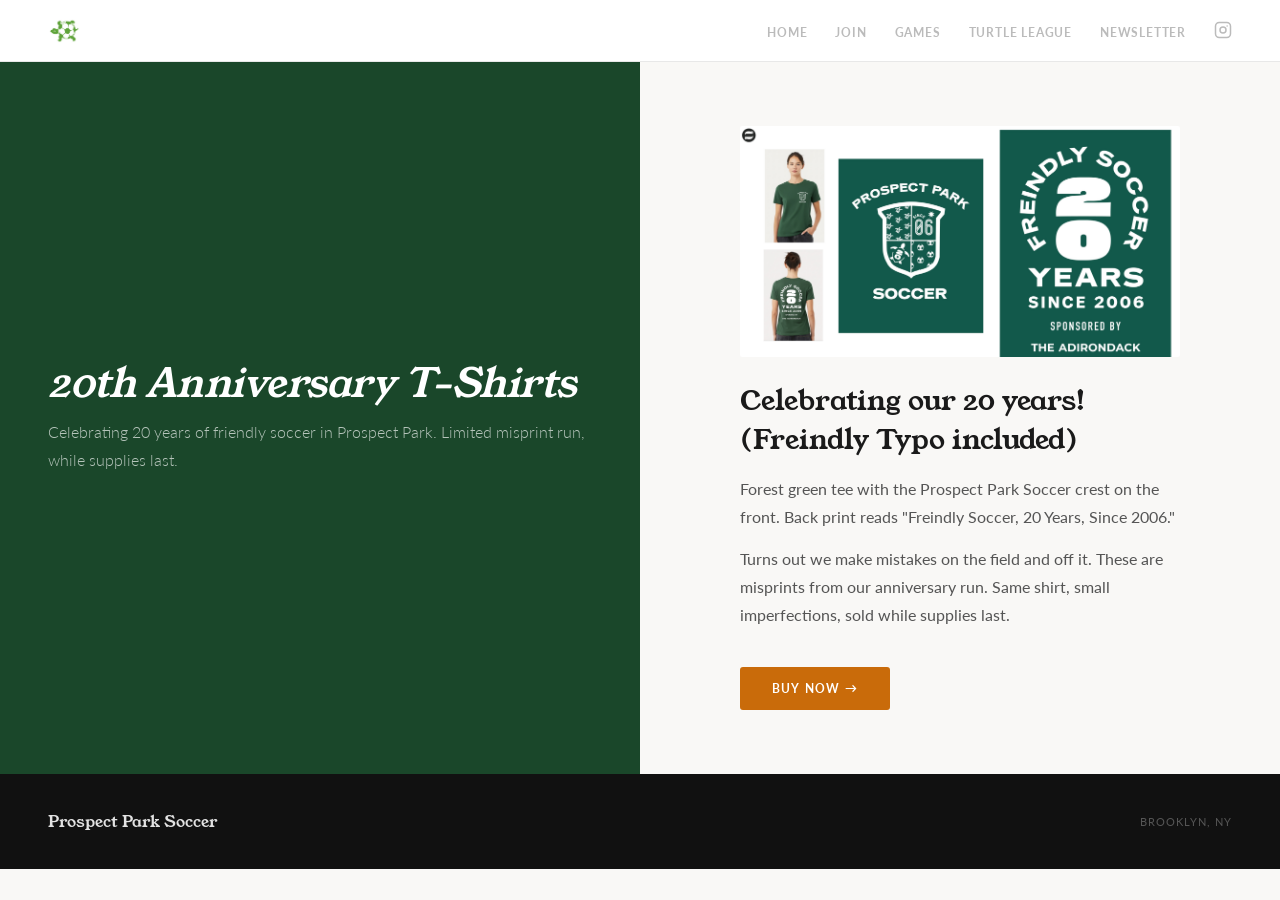
==== 20th-anniversary-tshirts-misprint.html @ 1a9d786a "tshirt misprint homepage" ====
<!DOCTYPE html>
<html lang="en">
<head>
  <!-- Google tag (gtag.js) -->
  <script async src="https://www.googletagmanager.com/gtag/js?id=G-Y4GJDMDK9Y"></script>
  <script>
    window.dataLayer = window.dataLayer || [];
    function gtag(){dataLayer.push(arguments);}
    gtag('js', new Date());
    gtag('config', 'G-Y4GJDMDK9Y');
  </script>
  <meta charset="UTF-8">
  <meta name="viewport" content="width=device-width, initial-scale=1.0">
  <meta name="description" content="Get a limited-run 20th anniversary Prospect Park Soccer t-shirt. Celebrate 20 years of friendly soccer in Brooklyn — while supplies last.">
  <title>20th Anniversary T-Shirts | Prospect Park Soccer, Brooklyn</title>
  <link rel="preconnect" href="https://fonts.googleapis.com">
  <link href="https://fonts.googleapis.com/css2?family=Young+Serif&family=Lato:wght@300;400;700&display=swap" rel="stylesheet">
  <link rel="stylesheet" href="site.css">
</head>
<body>

  <nav class="nav">
    <a href="index.html">
      <img src="pps_turtle_300x300.png" alt="Prospect Park Soccer" class="nav-logo">
    </a>
    <button class="nav-hamburger" id="hamburger" aria-label="Open menu">☰</button>
    <ul class="nav-links" id="nav-links">
      <li><a href="index.html">Home</a></li>
      <li><a href="join.html">Join</a></li>
      <li><a href="games.html">Games</a></li>
      <li><a href="turtle-league.html">Turtle League</a></li>
      <li><a href="newsletter-signup.html">Newsletter</a></li>
      <li><a href="https://www.instagram.com/prospectparksoccer/" target="_blank" rel="noopener" aria-label="Instagram">
        <svg width="18" height="18" viewBox="0 0 24 24" fill="none" stroke="currentColor" stroke-width="2" stroke-linecap="round" stroke-linejoin="round" style="display:block;"><rect x="2" y="2" width="20" height="20" rx="5" ry="5"></rect><circle cx="12" cy="12" r="4"></circle><circle cx="17.5" cy="6.5" r="1" fill="currentColor" stroke="none"></circle></svg>
      </a></li>
    </ul>
  </nav>

  <main>

    <div class="newsletter-split">

      <!-- Left: header -->
      <div class="newsletter-left" style="flex-direction:row;">
        <div class="newsletter-text" style="flex:1; display:flex; flex-direction:column; justify-content:center;">
          <h1>20th Anniversary T-Shirts</h1>
          <p>Celebrating 20 years of friendly soccer in Prospect Park. Limited misprint run, while supplies last.</p>
        </div>
      </div>

      <!-- Right: photo on top, shirt details + purchase CTA below -->
      <div class="newsletter-right">
        <div class="newsletter-form-wrap">
          <img src="PPS_TEE_MISPRINT.jpeg" alt="Prospect Park Soccer 20th anniversary t-shirt, front crest and back print reading Friendly Soccer, 20 Years, Since 2006, Sponsored by The Adirondack" style="width:100%;height:auto;border-radius:2px;display:block;margin-bottom:24px;">
          <h2 style="font-family:'Young Serif', serif; font-size:28px; font-weight:400; color:var(--text-h); margin-bottom:16px;">Celebrating our 20 years! (Freindly Typo included)</h2>
          <p style="font-size:16px; line-height:1.75; color:var(--text-b); margin-bottom:14px;">Forest green tee with the Prospect Park Soccer crest on the front. Back print reads "Freindly Soccer, 20 Years, Since 2006."</p>
          <p style="font-size:16px; line-height:1.75; color:var(--text-b); margin-bottom:14px;">Turns out we make mistakes on the field and off it. These are misprints from our anniversary run. Same shirt, small imperfections, sold while supplies last.</p>
          <a href="https://buy.stripe.com/6oU3cu31x6HRfYnd0MfnO01" class="btn btn-filled-amber" target="_blank" rel="noopener">Buy Now →</a>
        </div>
      </div>

    </div>

  </main>

  <footer class="footer">
    <span class="footer-name">Prospect Park Soccer</span>
    <span class="footer-loc">Brooklyn, NY</span>
  </footer>

  <script>
    const hamburger = document.getElementById('hamburger');
    const navLinks  = document.getElementById('nav-links');
    hamburger.addEventListener('click', () => {
      const isOpen = navLinks.classList.toggle('open');
      hamburger.textContent = isOpen ? '✕' : '☰';
    });
    navLinks.querySelectorAll('a').forEach(a => {
      a.addEventListener('click', () => {
        navLinks.classList.remove('open');
        hamburger.textContent = '☰';
      });
    });
  </script>
</body>
</html>
---- site.css ----
/* Prospect Park Soccer — site.css */

:root {
  --brand:      #1a472a;
  --brand-tint: #eef5e9;
  --brand-mid:  #c8dcc0;
  --tl-amber:   #C96B0A;
  --bg:         #F9F8F6;
  --footer:     #111111;
  --text-h:     #1a1a1a;
  --text-b:     #555555;
  --text-m:     #999999;
}

*, *::before, *::after {
  box-sizing: border-box;
  margin: 0;
  padding: 0;
}

html { scroll-behavior: smooth; }

body {
  font-family: 'Lato', sans-serif;
  background: var(--bg);
  color: var(--text-b);
  -webkit-font-smoothing: antialiased;
}

/* ── Navigation ───────────────────────────────── */

.nav {
  position: sticky;
  top: 0;
  z-index: 100;
  background: #fff;
  border-bottom: 1px solid #e8e8e8;
  padding: 0 48px;
  height: 62px;
  display: flex;
  align-items: center;
  justify-content: space-between;
}

.nav-logo {
  width: 36px;
  height: 36px;
  object-fit: contain;
  mix-blend-mode: multiply;
  display: block;
}

.nav-links {
  display: flex;
  gap: 28px;
  list-style: none;
}

.nav-links a {
  font-size: 12px;
  font-weight: 700;
  text-transform: uppercase;
  letter-spacing: 0.8px;
  color: #bbb;
  text-decoration: none;
  padding-bottom: 3px;
  border-bottom: 2px solid transparent;
  transition: color 0.15s, border-color 0.15s;
}

.nav-links a:hover {
  color: var(--brand);
}

.nav-links a.active {
  color: var(--brand);
  border-bottom-color: var(--brand);
}

.nav-hamburger {
  display: none;
  background: none;
  border: none;
  font-size: 26px;
  cursor: pointer;
  color: var(--text-h);
  padding: 4px;
  line-height: 1;
}

/* ── Home Hero ────────────────────────────────── */

.hero-split {
  display: flex;
  min-height: 500px;
}

.hero-green {
  flex: 0 0 42%;
  background: var(--brand);
  padding: 56px 52px;
  display: flex;
  flex-direction: column;
  justify-content: flex-end;
}

.hero-photo {
  flex: 1;
  min-width: 0;
}

.hero-eyebrow {
  font-size: 11px;
  font-weight: 700;
  text-transform: uppercase;
  letter-spacing: 2.5px;
  color: rgba(255,255,255,0.38);
  margin-bottom: 20px;
}

.hero-h1 {
  font-family: 'Young Serif', serif;
  font-size: 62px;
  font-style: italic;
  font-weight: 400;
  color: #fff;
  line-height: 1.0;
  letter-spacing: -1.5px;
  margin-bottom: 24px;
}

.hero-tagline {
  font-size: 15px;
  color: rgba(255,255,255,0.62);
  line-height: 1.75;
  font-weight: 300;
  margin-bottom: 28px;
}

/* ── Photo Placeholder ────────────────────────── */

.photo-placeholder {
  background-color: var(--brand-mid);
  background-image: repeating-linear-gradient(
    45deg,
    rgba(26,71,42,0.12) 0,
    rgba(26,71,42,0.12) 4px,
    transparent 4px,
    transparent 14px
  );
  display: flex;
  align-items: center;
  justify-content: center;
  overflow: hidden;
}

.hero-photo > img {
  width: 100%;
  height: 100%;
  object-fit: cover;
  display: block;
}

.photo-label {
  font-size: 11px;
  font-weight: 700;
  letter-spacing: 2px;
  text-transform: uppercase;
  color: rgba(26,71,42,0.5);
}

/* ── Content Sections ─────────────────────────── */

.section {
  padding: 64px 0;
}

.section--white { background: #fff; }
.section--tint  { background: var(--brand-tint); }
.section--bg    { background: var(--bg); }

.section-inner {
  max-width: 700px;
  margin: 0 auto;
  padding: 0 48px;
}

.section-inner h2 {
  font-family: 'Young Serif', serif;
  font-size: 30px;
  font-weight: 400;
  color: var(--text-h);
  margin-bottom: 18px;
}

.section-inner p {
  font-size: 16px;
  line-height: 1.85;
  color: var(--text-b);
  margin-bottom: 14px;
}

/* ── Buttons ──────────────────────────────────── */

.btn {
  display: inline-block;
  font-family: 'Lato', sans-serif;
  font-size: 12px;
  font-weight: 700;
  text-transform: uppercase;
  letter-spacing: 1.2px;
  text-decoration: none;
  border-radius: 3px;
  padding: 12px 30px;
  border: 2px solid transparent;
  transition: background 0.15s, color 0.15s, border-color 0.15s, filter 0.15s;
  cursor: pointer;
  margin-top: 24px;
}

.btn-outline-green {
  color: var(--brand);
  border-color: var(--brand);
  background: transparent;
}
.btn-outline-green:hover {
  background: var(--brand);
  color: #fff;
}

.btn-outline-white {
  color: #fff;
  border-color: rgba(255,255,255,0.55);
  background: transparent;
  align-self: flex-start;
}
.btn-outline-white:hover {
  background: rgba(255,255,255,0.1);
}

.btn-filled-amber {
  color: #fff;
  background: var(--tl-amber);
  border-color: var(--tl-amber);
  align-self: flex-start;
}
.btn-filled-amber:hover {
  filter: brightness(0.88);
}

/* ── Page Header (inner pages) ────────────────── */

.page-header {
  background: var(--brand);
  padding: 60px 0;
}

.page-header h1 {
  font-family: 'Young Serif', serif;
  font-size: 52px;
  font-style: italic;
  font-weight: 400;
  color: #fff;
  line-height: 1.05;
  letter-spacing: -1px;
  margin-bottom: 12px;
}

.page-header p {
  color: rgba(255,255,255,0.62);
  font-size: 16px;
  font-weight: 300;
  line-height: 1.75;
  margin-bottom: 0;
}

/* ── Games two-column layout ──────────────────── */

.games-split {
  display: grid;
  grid-template-columns: 1fr 1fr;
  align-items: start;
}

.games-col {
  display: flex;
  flex-direction: column;
}

.games-col-photo {
  width: 100%;
  aspect-ratio: 4 / 3;
  overflow: hidden;
}

.games-col-photo img {
  width: 100%;
  height: 100%;
  object-fit: cover;
  object-position: center;
  display: block;
}

.games-col-photo.photo-placeholder {
  aspect-ratio: 4 / 3;
  display: flex;
  align-items: center;
  justify-content: center;
}

.games-col-content {
  padding: 48px 48px 64px;
}

.games-col-content h2 {
  font-family: 'Young Serif', serif;
  font-size: 28px;
  font-weight: 400;
  color: var(--text-h);
  margin-bottom: 28px;
}

.games-col:first-child {
  border-right: 1px solid #e8e8e8;
}

.games-col:first-child .games-col-content {
  background: #fff;
}

.games-col:last-child .games-col-content {
  background: var(--brand-tint);
}

@media (max-width: 768px) {
  .games-split {
    grid-template-columns: 1fr;
  }
  .games-col:first-child {
    border-right: none;
    border-bottom: 1px solid #e8e8e8;
  }
  .games-col-content {
    padding: 36px 24px 48px;
  }
}

/* ── Rules (How We Play) ──────────────────────── */

.rules-group {
  margin-bottom: 44px;
}

.rules-group:last-child {
  margin-bottom: 0;
}

.rules-group h3 {
  font-family: 'Lato', sans-serif;
  font-size: 11px;
  font-weight: 700;
  text-transform: uppercase;
  letter-spacing: 2px;
  color: var(--brand);
  margin-bottom: 16px;
  padding-bottom: 10px;
  border-bottom: 1px solid var(--brand-mid);
}

.rules-group ul {
  list-style: none;
  padding: 0;
  display: flex;
  flex-direction: column;
  gap: 11px;
}

.rules-group li {
  font-size: 16px;
  line-height: 1.65;
  color: var(--text-b);
  padding-left: 22px;
  position: relative;
}

.rules-group li::before {
  content: '—';
  position: absolute;
  left: 0;
  color: var(--brand-mid);
  font-weight: 700;
}

.rules-group li strong {
  color: var(--text-h);
  font-weight: 700;
}

/* ── Turtle League Hero ───────────────────────── */

.tl-hero {
  display: flex;
  min-height: 440px;
}

.tl-amber-panel {
  flex: 0 0 42%;
  background: var(--tl-amber);
  padding: 56px 52px;
  display: flex;
  flex-direction: column;
  justify-content: flex-end;
}

.tl-amber-panel .hero-eyebrow {
  color: rgba(255,255,255,0.5);
}

.tl-amber-panel .hero-h1 {
  font-size: 58px;
}

.tl-amber-panel .hero-tagline {
  color: rgba(255,255,255,0.72);
}

/* ── Newsletter ───────────────────────────────── */

.newsletter-split {
  display: flex;
  align-items: stretch;
}

.newsletter-left {
  flex: 0 0 50%;
  display: flex;
  flex-direction: column;
}

.newsletter-left img {
  width: 100%;
  height: auto;
  display: block;
}

.newsletter-text {
  flex: 1;
  background: var(--brand);
  padding: 40px 48px;
}

.newsletter-text h1 {
  font-family: 'Young Serif', serif;
  font-size: 40px;
  font-style: italic;
  font-weight: 400;
  color: #fff;
  line-height: 1.1;
  letter-spacing: -0.5px;
  margin-bottom: 12px;
}

.newsletter-text p {
  font-size: 16px;
  color: rgba(255,255,255,0.68);
  line-height: 1.75;
  font-weight: 300;
  margin-bottom: 0;
}

.newsletter-right {
  flex: 1;
  background: #F9F8F6;
  display: flex;
  align-items: center;
  justify-content: center;
  padding: 64px 52px;
  min-height: 400px;
}

.newsletter-form-wrap {
  width: 100%;
  max-width: 440px;
}

/* ── Footer ───────────────────────────────────── */

.footer {
  background: var(--footer);
  padding: 36px 48px;
  display: flex;
  align-items: center;
  justify-content: space-between;
}

.footer-name {
  font-family: 'Young Serif', serif;
  font-size: 16px;
  color: rgba(255,255,255,0.88);
}

.footer-loc {
  font-size: 11px;
  color: #555;
  letter-spacing: 1px;
  text-transform: uppercase;
}

/* ── Responsive split grids (join, games) ────────────────────── */

.section-inner-wide {
  max-width: 1100px;
  margin: 0 auto;
  padding: 0 48px;
}

.split-grid {
  display: grid;
  gap: 56px;
}

.split-grid--text-heavy {
  grid-template-columns: 1fr 1.8fr;
  align-items: stretch;
}

.split-grid--equal {
  grid-template-columns: 1fr 1fr;
  align-items: stretch;
}

.split-grid--equal-top {
  grid-template-columns: 1fr 1fr;
  align-items: start;
}

/* ── Responsive ───────────────────────────────── */

@media (max-width: 768px) {
  .nav {
    padding: 0 20px;
    position: relative;
  }

  .nav-hamburger {
    display: block;
  }

  .nav-links {
    display: none;
    position: absolute;
    top: 62px;
    left: 0;
    right: 0;
    background: #fff;
    flex-direction: column;
    gap: 0;
    border-bottom: 1px solid #e8e8e8;
    box-shadow: 0 4px 12px rgba(0,0,0,.06);
    z-index: 200;
  }

  .nav-links.open {
    display: flex;
  }

  .nav-links li a {
    display: block;
    padding: 14px 20px;
    border-bottom: 1px solid #f0f0f0;
    border-bottom-width: 1px !important;
  }

  .nav-links li:last-child a {
    border-bottom: none !important;
  }

  .hero-split,
  .tl-hero {
    flex-direction: column;
    min-height: auto;
  }

  .hero-green,
  .tl-amber-panel {
    flex: none;
    width: 100%;
    padding: 48px 24px;
  }

  .hero-photo {
    flex: none;
    width: 100%;
    height: 260px;
  }

  .hero-h1 {
    font-size: 44px;
  }

  .tl-amber-panel .hero-h1 {
    font-size: 40px;
  }

  .btn-outline-white,
  .btn-filled-amber {
    align-self: auto;
  }

  .section {
    padding: 48px 0;
  }

  .section-inner {
    padding: 0 24px;
  }

  .page-header {
    padding: 40px 0;
  }

  .page-header h1 {
    font-size: 36px;
  }

  .newsletter-split {
    flex-direction: column;
  }

  .newsletter-left {
    flex: none;
    width: 100%;
  }

  .newsletter-text {
    padding: 36px 24px;
  }

  .newsletter-text h1 {
    font-size: 32px;
  }

  .newsletter-right {
    padding: 48px 24px;
    min-height: 300px;
  }

  .newsletter-section {
    padding: 64px 0;
  }

  .newsletter-wrap {
    padding: 0 24px;
  }

  .newsletter-wrap h1 {
    font-size: 34px;
  }

  .footer {
    padding: 28px 24px;
    flex-direction: column;
    gap: 8px;
    text-align: center;
  }

  .section-inner-wide {
    padding: 0 24px;
  }

  .split-grid--text-heavy,
  .split-grid--equal,
  .split-grid--equal-top {
    grid-template-columns: 1fr;
    gap: 28px;
  }

  .split-grid img {
    height: 240px !important;
    width: 100%;
    object-fit: cover;
  }
}
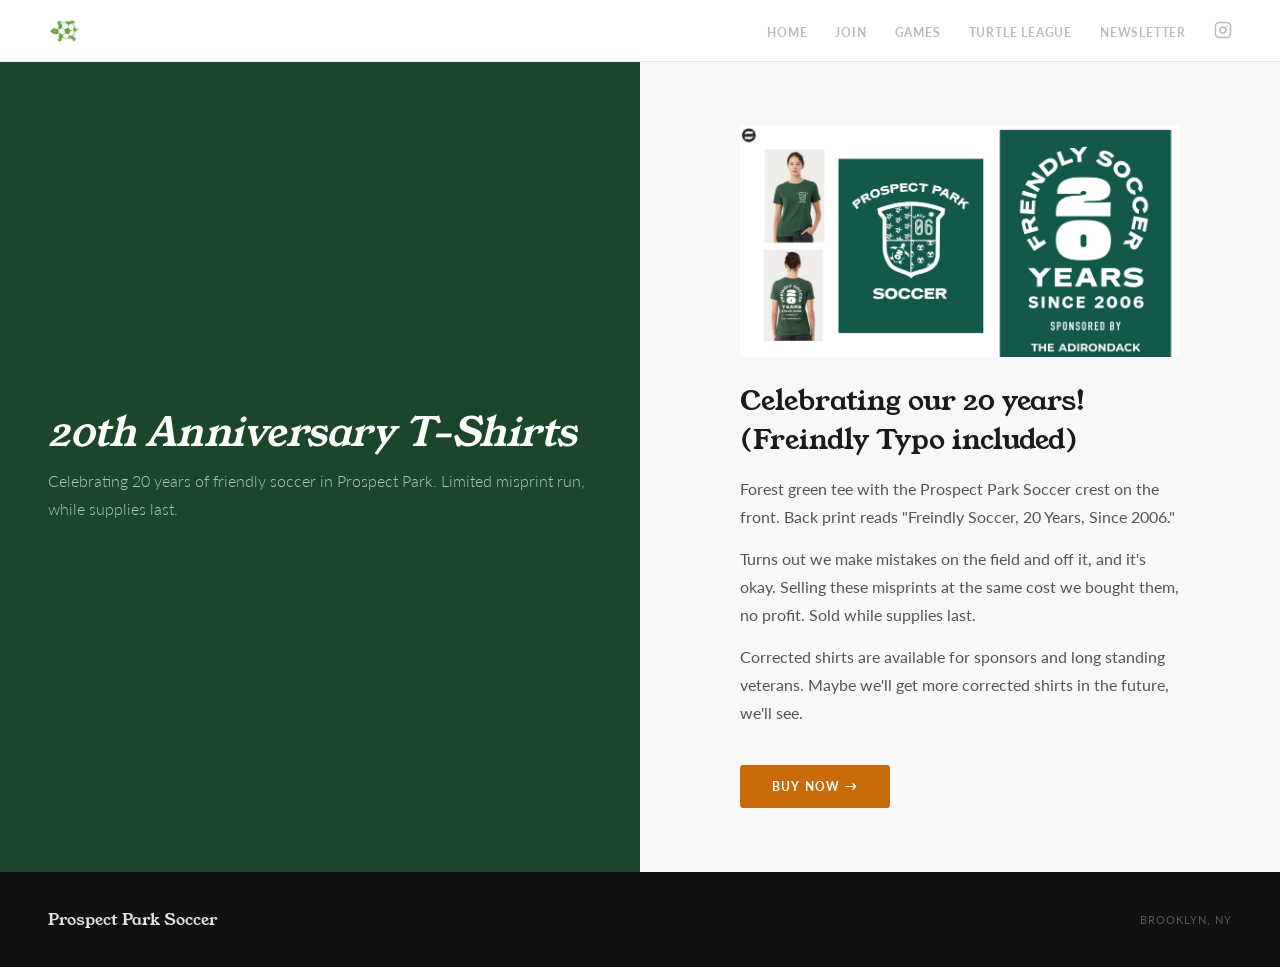
==== commit 29f6ef97: "Revise misprint shirt description and pricing details Updated the description of misprinted shirts t" ====
--- a/20th-anniversary-tshirts-misprint.html
+++ b/20th-anniversary-tshirts-misprint.html
@@ -54,7 +54,8 @@
           <img src="PPS_TEE_MISPRINT.jpeg" alt="Prospect Park Soccer 20th anniversary t-shirt, front crest and back print reading Friendly Soccer, 20 Years, Since 2006, Sponsored by The Adirondack" style="width:100%;height:auto;border-radius:2px;display:block;margin-bottom:24px;">
           <h2 style="font-family:'Young Serif', serif; font-size:28px; font-weight:400; color:var(--text-h); margin-bottom:16px;">Celebrating our 20 years! (Freindly Typo included)</h2>
           <p style="font-size:16px; line-height:1.75; color:var(--text-b); margin-bottom:14px;">Forest green tee with the Prospect Park Soccer crest on the front. Back print reads "Freindly Soccer, 20 Years, Since 2006."</p>
-          <p style="font-size:16px; line-height:1.75; color:var(--text-b); margin-bottom:14px;">Turns out we make mistakes on the field and off it. These are misprints from our anniversary run. Same shirt, small imperfections, sold while supplies last.</p>
+          <p style="font-size:16px; line-height:1.75; color:var(--text-b); margin-bottom:14px;">Turns out we make mistakes on the field and off it, and it's okay. Selling these misprints at the same cost we bought them, no profit. Sold while supplies last.</p>
+          <p style="font-size:16px; line-height:1.75; color:var(--text-b); margin-bottom:14px;">Corrected shirts are available for sponsors and long standing veterans. Maybe we'll get more corrected shirts in the future, we'll see.</p>
           <a href="https://buy.stripe.com/6oU3cu31x6HRfYnd0MfnO01" class="btn btn-filled-amber" target="_blank" rel="noopener">Buy Now →</a>
         </div>
       </div>
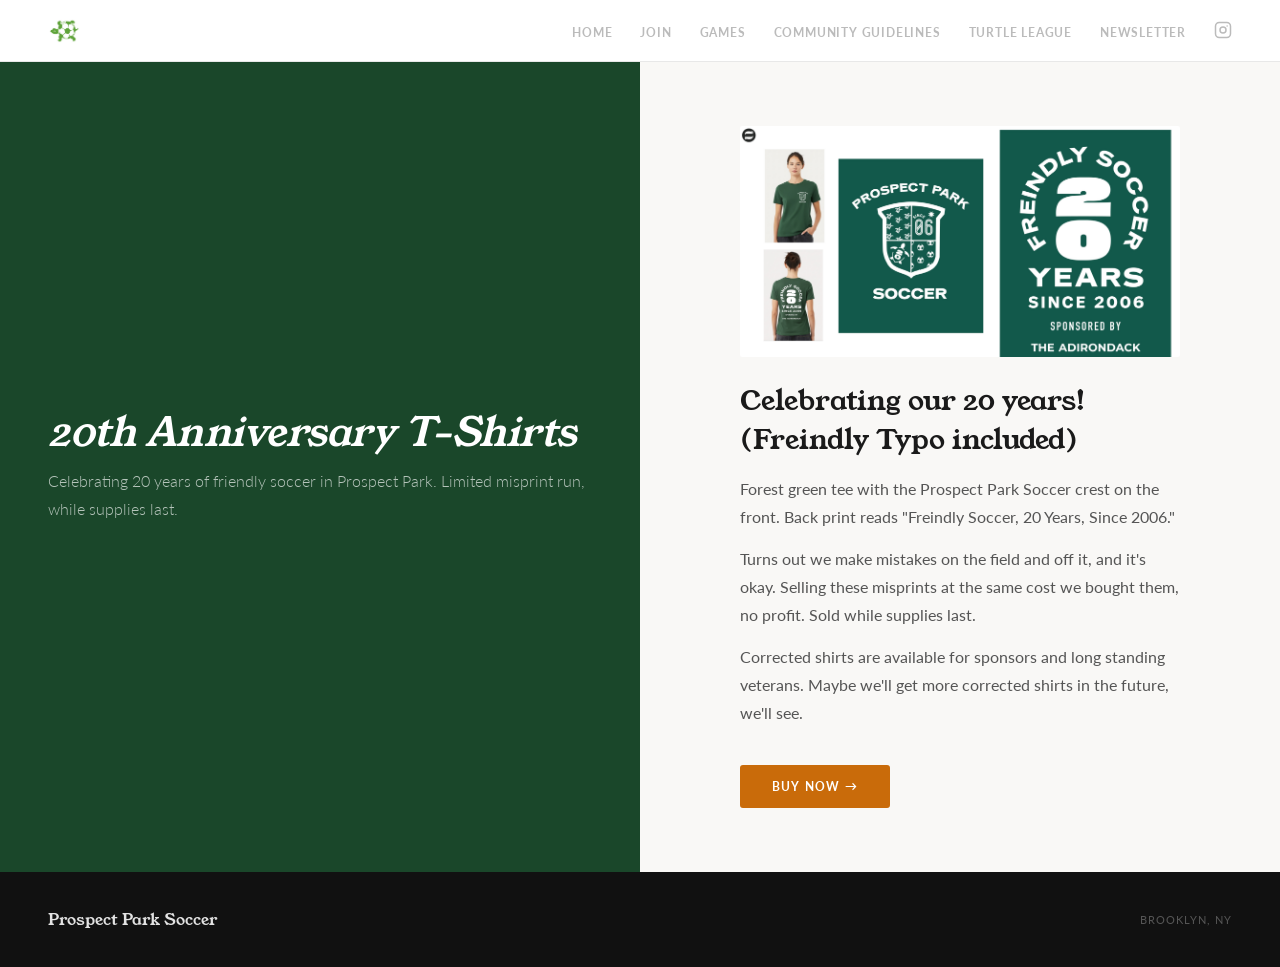
==== commit fec46718: "Add Community Guidelines page, merging Code of Conduct and Play Style Create community-guidelines.ht" ====
--- a/20th-anniversary-tshirts-misprint.html
+++ b/20th-anniversary-tshirts-misprint.html
@@ -28,6 +28,7 @@
       <li><a href="index.html">Home</a></li>
       <li><a href="join.html">Join</a></li>
       <li><a href="games.html">Games</a></li>
+      <li><a href="community-guidelines.html">Community Guidelines</a></li>
       <li><a href="turtle-league.html">Turtle League</a></li>
       <li><a href="newsletter-signup.html">Newsletter</a></li>
       <li><a href="https://www.instagram.com/prospectparksoccer/" target="_blank" rel="noopener" aria-label="Instagram">
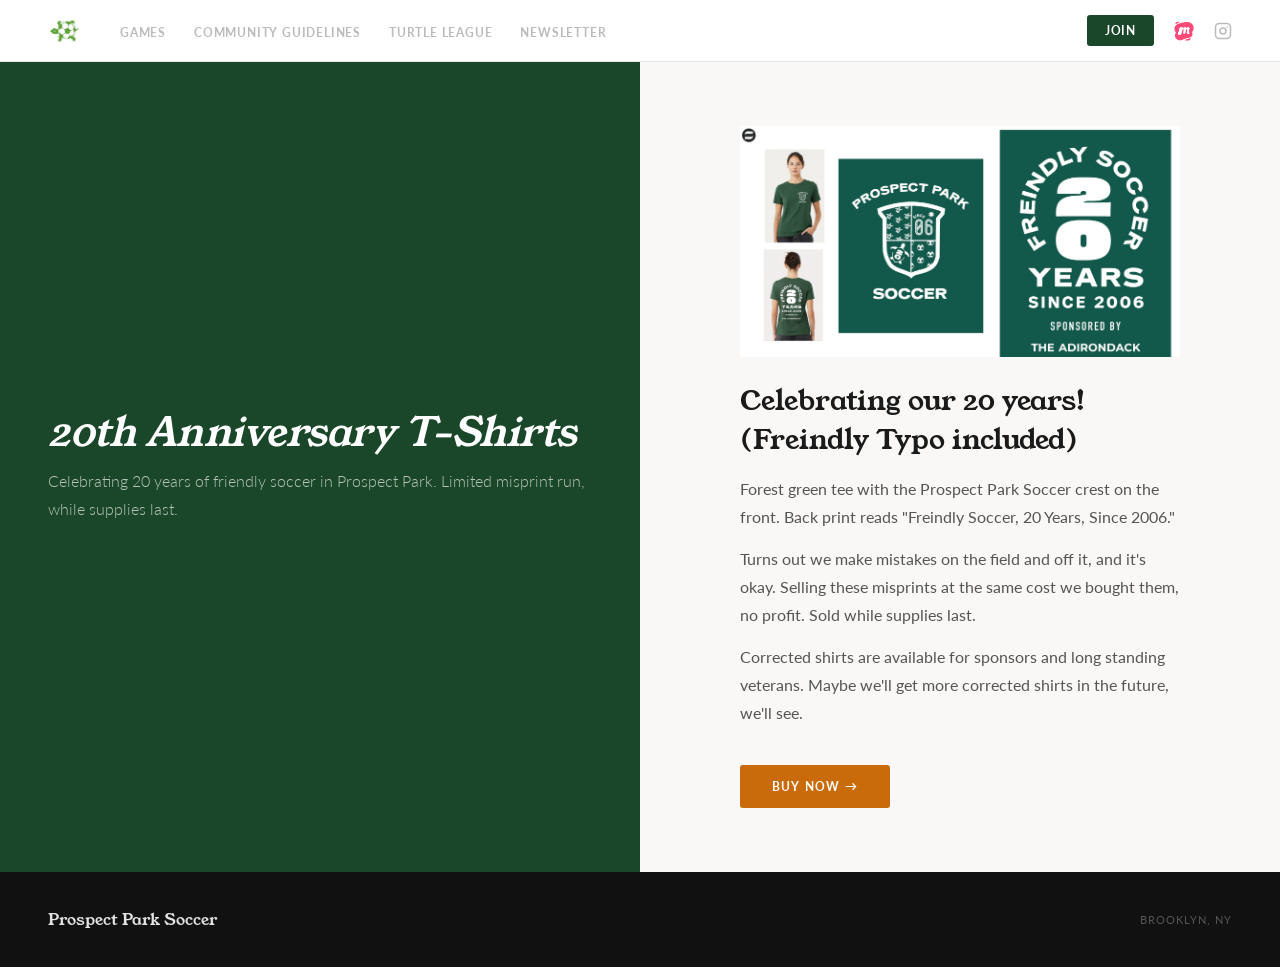
==== commit 4e20dc13: "Add Testimonials page and restyle site nav - New testimonials.html with a testimonial card, share-yo" ====
--- a/20th-anniversary-tshirts-misprint.html
+++ b/20th-anniversary-tshirts-misprint.html
@@ -20,21 +20,27 @@
 <body>
 
   <nav class="nav">
-    <a href="index.html">
-      <img src="pps_turtle_300x300.png" alt="Prospect Park Soccer" class="nav-logo">
-    </a>
-    <button class="nav-hamburger" id="hamburger" aria-label="Open menu">☰</button>
-    <ul class="nav-links" id="nav-links">
-      <li><a href="index.html">Home</a></li>
-      <li><a href="join.html">Join</a></li>
-      <li><a href="games.html">Games</a></li>
-      <li><a href="community-guidelines.html">Community Guidelines</a></li>
-      <li><a href="turtle-league.html">Turtle League</a></li>
-      <li><a href="newsletter-signup.html">Newsletter</a></li>
-      <li><a href="https://www.instagram.com/prospectparksoccer/" target="_blank" rel="noopener" aria-label="Instagram">
+    <div class="nav-left">
+      <a href="index.html">
+        <img src="pps_turtle_300x300.png" alt="Prospect Park Soccer" class="nav-logo">
+      </a>
+      <ul class="nav-links" id="nav-links">
+        <li><a href="games.html">Games</a></li>
+        <li><a href="community-guidelines.html">Community Guidelines</a></li>
+        <li><a href="turtle-league.html">Turtle League</a></li>
+        <li><a href="newsletter-signup.html">Newsletter</a></li>
+      </ul>
+    </div>
+    <div class="nav-right">
+      <a href="join.html" class="btn-nav-join">Join</a>
+      <a href="https://www.meetup.com/prospect-park-soccer/" target="_blank" rel="noopener" class="nav-meetup" aria-label="Meetup">
+        <img src="meetup-logo.png" alt="" class="nav-meetup-logo">
+      </a>
+      <a href="https://www.instagram.com/prospectparksoccer/" target="_blank" rel="noopener" class="nav-social" aria-label="Instagram">
         <svg width="18" height="18" viewBox="0 0 24 24" fill="none" stroke="currentColor" stroke-width="2" stroke-linecap="round" stroke-linejoin="round" style="display:block;"><rect x="2" y="2" width="20" height="20" rx="5" ry="5"></rect><circle cx="12" cy="12" r="4"></circle><circle cx="17.5" cy="6.5" r="1" fill="currentColor" stroke="none"></circle></svg>
-      </a></li>
-    </ul>
+      </a>
+      <button class="nav-hamburger" id="hamburger" aria-label="Open menu">☰</button>
+    </div>
   </nav>
 
   <main>
--- a/site.css
+++ b/site.css
@@ -42,6 +42,18 @@
   justify-content: space-between;
 }
 
+.nav-left {
+  display: flex;
+  align-items: center;
+  gap: 36px;
+}
+
+.nav-right {
+  display: flex;
+  align-items: center;
+  gap: 20px;
+}
+
 .nav-logo {
   width: 36px;
   height: 36px;
@@ -54,6 +66,52 @@
   display: flex;
   gap: 28px;
   list-style: none;
+}
+
+.nav-social {
+  display: flex;
+  color: #bbb;
+  transition: color 0.15s;
+}
+
+.nav-social:hover {
+  color: var(--brand);
+}
+
+.nav-meetup {
+  display: flex;
+  align-items: center;
+  transition: opacity 0.15s;
+}
+
+.nav-meetup:hover {
+  opacity: 0.7;
+}
+
+.nav-meetup-logo {
+  width: 20px;
+  height: 20px;
+  object-fit: contain;
+  display: block;
+}
+
+.btn-nav-join {
+  font-family: 'Lato', sans-serif;
+  font-size: 12px;
+  font-weight: 700;
+  text-transform: uppercase;
+  letter-spacing: 0.8px;
+  text-decoration: none;
+  color: #fff;
+  background: var(--brand);
+  border-radius: 3px;
+  padding: 8px 18px;
+  transition: background 0.15s;
+}
+
+.btn-nav-join:hover,
+.btn-nav-join.active {
+  background: #143620;
 }
 
 .nav-links a {
@@ -506,6 +564,102 @@
   text-transform: uppercase;
 }
 
+/* ── Testimonials ─────────────────────────────── */
+
+.testimonial-cards {
+  display: grid;
+  grid-template-columns: repeat(auto-fit, minmax(260px, 1fr));
+  gap: 24px;
+}
+
+.testimonial-card {
+  background: #fff;
+  border-left: 3px solid var(--brand);
+  border-radius: 4px;
+  padding: 24px 28px;
+  box-shadow: 0 2px 10px rgba(0,0,0,0.04);
+}
+
+.testimonial-card p {
+  font-family: 'Lora', serif;
+  font-style: italic;
+  font-weight: 400;
+  font-size: 16px;
+  line-height: 1.6;
+  color: #3a3a3a;
+  margin-bottom: 14px;
+}
+
+.testimonial-card footer {
+  font-size: 13px;
+  letter-spacing: 0.5px;
+  text-transform: uppercase;
+  color: var(--text-m);
+}
+
+.testimonial-form label {
+  display: block;
+  font-size: 13px;
+  font-weight: 700;
+  color: var(--text-h);
+  margin-bottom: 6px;
+}
+
+.testimonial-form .field {
+  margin-bottom: 20px;
+}
+
+.testimonial-form input[type="text"],
+.testimonial-form textarea {
+  width: 100%;
+  font: inherit;
+  font-size: 16px;
+  color: var(--text-h);
+  background: #fff;
+  border: 1px solid #e0e0d8;
+  border-radius: 6px;
+  padding: 12px 14px;
+  resize: vertical;
+}
+
+.testimonial-form input[type="text"]:focus,
+.testimonial-form textarea:focus {
+  outline: none;
+  border-color: var(--brand);
+}
+
+.testimonial-form button[type="submit"] {
+  font: inherit;
+  font-size: 12px;
+  font-weight: 700;
+  text-transform: uppercase;
+  letter-spacing: 1.2px;
+  color: #fff;
+  background: var(--brand);
+  border: none;
+  border-radius: 3px;
+  padding: 12px 30px;
+  cursor: pointer;
+  transition: background 0.15s;
+}
+
+.testimonial-form button[type="submit"]:hover {
+  background: #143620;
+}
+
+.testimonial-form button[type="submit"]:disabled {
+  background: #999;
+  cursor: not-allowed;
+}
+
+#formStatus {
+  margin-top: 14px;
+  font-size: 14px;
+}
+
+#formStatus.success { color: var(--brand); }
+#formStatus.error { color: #b3261e; }
+
 /* ── Responsive split grids (join, games) ────────────────────── */
 
 .section-inner-wide {
@@ -544,6 +698,14 @@
 
   .nav-hamburger {
     display: block;
+  }
+
+  .nav-right {
+    gap: 14px;
+  }
+
+  .btn-nav-join {
+    padding: 7px 14px;
   }
 
   .nav-links {
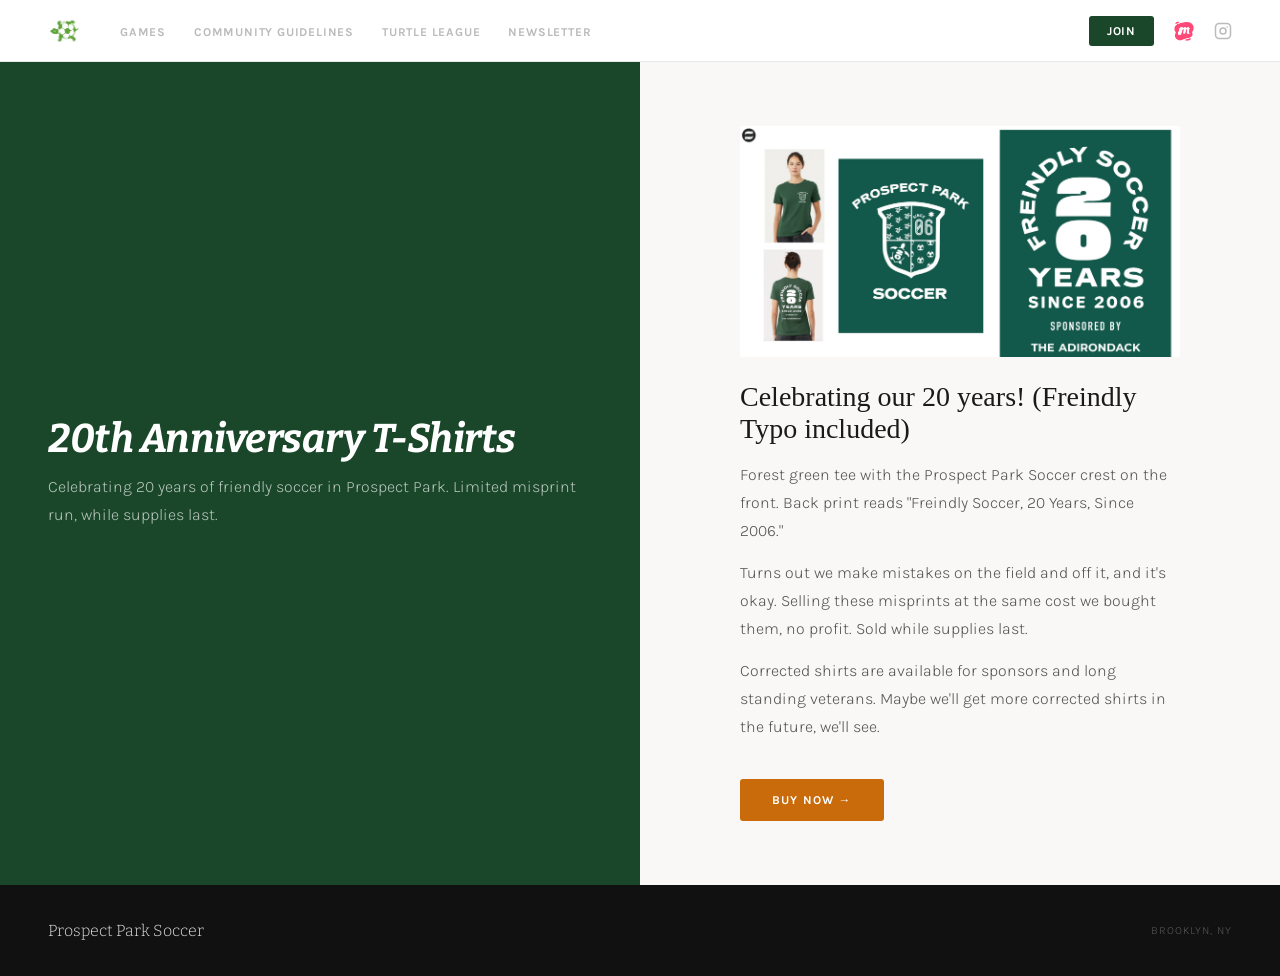
==== commit 168b1ebb: "Switch site fonts to Bitter/Karla, adjust heading weights, tweak homepage copy Headers now use Bitte" ====
--- a/20th-anniversary-tshirts-misprint.html
+++ b/20th-anniversary-tshirts-misprint.html
@@ -14,7 +14,7 @@
   <meta name="description" content="Get a limited-run 20th anniversary Prospect Park Soccer t-shirt. Celebrate 20 years of friendly soccer in Brooklyn — while supplies last.">
   <title>20th Anniversary T-Shirts | Prospect Park Soccer, Brooklyn</title>
   <link rel="preconnect" href="https://fonts.googleapis.com">
-  <link href="https://fonts.googleapis.com/css2?family=Young+Serif&family=Lato:wght@300;400;700&display=swap" rel="stylesheet">
+  <link href="https://fonts.googleapis.com/css2?family=Bitter:ital,wght@0,400;0,600;1,400;1,700&family=Karla:wght@300;400;700&display=swap" rel="stylesheet">
   <link rel="stylesheet" href="site.css">
 </head>
 <body>
--- a/site.css
+++ b/site.css
@@ -21,7 +21,8 @@
 html { scroll-behavior: smooth; }
 
 body {
-  font-family: 'Lato', sans-serif;
+  font-family: 'Karla', sans-serif;
+  font-weight: 300;
   background: var(--bg);
   color: var(--text-b);
   -webkit-font-smoothing: antialiased;
@@ -96,7 +97,7 @@
 }
 
 .btn-nav-join {
-  font-family: 'Lato', sans-serif;
+  font-family: 'Karla', sans-serif;
   font-size: 12px;
   font-weight: 700;
   text-transform: uppercase;
@@ -177,10 +178,10 @@
 }
 
 .hero-h1 {
-  font-family: 'Young Serif', serif;
+  font-family: 'Bitter', serif;
   font-size: 62px;
   font-style: italic;
-  font-weight: 400;
+  font-weight: 700;
   color: #fff;
   line-height: 1.0;
   letter-spacing: -1.5px;
@@ -244,9 +245,9 @@
 }
 
 .section-inner h2 {
-  font-family: 'Young Serif', serif;
+  font-family: 'Bitter', serif;
   font-size: 30px;
-  font-weight: 400;
+  font-weight: 600;
   color: var(--text-h);
   margin-bottom: 18px;
 }
@@ -262,7 +263,7 @@
 
 .btn {
   display: inline-block;
-  font-family: 'Lato', sans-serif;
+  font-family: 'Karla', sans-serif;
   font-size: 12px;
   font-weight: 700;
   text-transform: uppercase;
@@ -308,28 +309,69 @@
 
 /* ── Page Header (inner pages) ────────────────── */
 
-.page-header {
-  background: var(--brand);
-  padding: 60px 0;
-}
-
-.page-header h1 {
-  font-family: 'Young Serif', serif;
-  font-size: 52px;
+.page-hero {
+  display: flex;
+  min-height: 420px;
+}
+
+.page-hero-text {
+  flex: 0 0 40%;
+  display: flex;
+  flex-direction: column;
+  justify-content: center;
+  padding: 48px;
+}
+
+.page-hero-text h1 {
+  font-family: 'Bitter', serif;
+  font-size: 44px;
   font-style: italic;
-  font-weight: 400;
-  color: #fff;
+  font-weight: 700;
+  color: var(--brand);
   line-height: 1.05;
-  letter-spacing: -1px;
-  margin-bottom: 12px;
-}
-
-.page-header p {
-  color: rgba(255,255,255,0.62);
+  letter-spacing: -0.5px;
+  margin-bottom: 14px;
+}
+
+.page-hero-text p {
+  color: var(--text-b);
   font-size: 16px;
   font-weight: 300;
   line-height: 1.75;
   margin-bottom: 0;
+}
+
+.page-intro {
+  padding: 64px 0 8px;
+  text-align: center;
+}
+
+.page-intro h1 {
+  font-family: 'Bitter', serif;
+  font-size: 44px;
+  font-style: italic;
+  font-weight: 700;
+  color: var(--brand);
+  line-height: 1.05;
+  letter-spacing: -0.5px;
+  margin-bottom: 14px;
+}
+
+.page-intro p {
+  color: var(--text-b);
+  font-size: 16px;
+  font-weight: 300;
+  line-height: 1.75;
+  margin-bottom: 0;
+}
+
+.page-hero--white {
+  background: #fff;
+}
+
+.page-hero-text--top {
+  justify-content: flex-start;
+  padding-top: 64px;
 }
 
 /* ── Games two-column layout ──────────────────── */
@@ -371,7 +413,7 @@
 }
 
 .games-col-content h2 {
-  font-family: 'Young Serif', serif;
+  font-family: 'Bitter', serif;
   font-size: 28px;
   font-weight: 400;
   color: var(--text-h);
@@ -414,7 +456,7 @@
 }
 
 .rules-group h3 {
-  font-family: 'Lato', sans-serif;
+  font-family: 'Karla', sans-serif;
   font-size: 11px;
   font-weight: 700;
   text-transform: uppercase;
@@ -454,34 +496,6 @@
   font-weight: 700;
 }
 
-/* ── Turtle League Hero ───────────────────────── */
-
-.tl-hero {
-  display: flex;
-  min-height: 440px;
-}
-
-.tl-amber-panel {
-  flex: 0 0 42%;
-  background: var(--tl-amber);
-  padding: 56px 52px;
-  display: flex;
-  flex-direction: column;
-  justify-content: flex-end;
-}
-
-.tl-amber-panel .hero-eyebrow {
-  color: rgba(255,255,255,0.5);
-}
-
-.tl-amber-panel .hero-h1 {
-  font-size: 58px;
-}
-
-.tl-amber-panel .hero-tagline {
-  color: rgba(255,255,255,0.72);
-}
-
 /* ── Newsletter ───────────────────────────────── */
 
 .newsletter-split {
@@ -508,10 +522,10 @@
 }
 
 .newsletter-text h1 {
-  font-family: 'Young Serif', serif;
+  font-family: 'Bitter', serif;
   font-size: 40px;
   font-style: italic;
-  font-weight: 400;
+  font-weight: 700;
   color: #fff;
   line-height: 1.1;
   letter-spacing: -0.5px;
@@ -539,6 +553,7 @@
 .newsletter-form-wrap {
   width: 100%;
   max-width: 440px;
+  margin: 0 auto;
 }
 
 /* ── Footer ───────────────────────────────────── */
@@ -552,7 +567,7 @@
 }
 
 .footer-name {
-  font-family: 'Young Serif', serif;
+  font-family: 'Bitter', serif;
   font-size: 16px;
   color: rgba(255,255,255,0.88);
 }
@@ -659,34 +674,6 @@
 
 #formStatus.success { color: var(--brand); }
 #formStatus.error { color: #b3261e; }
-
-/* ── Responsive split grids (join, games) ────────────────────── */
-
-.section-inner-wide {
-  max-width: 1100px;
-  margin: 0 auto;
-  padding: 0 48px;
-}
-
-.split-grid {
-  display: grid;
-  gap: 56px;
-}
-
-.split-grid--text-heavy {
-  grid-template-columns: 1fr 1.8fr;
-  align-items: stretch;
-}
-
-.split-grid--equal {
-  grid-template-columns: 1fr 1fr;
-  align-items: stretch;
-}
-
-.split-grid--equal-top {
-  grid-template-columns: 1fr 1fr;
-  align-items: start;
-}
 
 /* ── Responsive ───────────────────────────────── */
 
@@ -738,13 +725,13 @@
   }
 
   .hero-split,
-  .tl-hero {
+  .page-hero {
     flex-direction: column;
     min-height: auto;
   }
 
   .hero-green,
-  .tl-amber-panel {
+  .page-hero-text {
     flex: none;
     width: 100%;
     padding: 48px 24px;
@@ -760,10 +747,6 @@
     font-size: 44px;
   }
 
-  .tl-amber-panel .hero-h1 {
-    font-size: 40px;
-  }
-
   .btn-outline-white,
   .btn-filled-amber {
     align-self: auto;
@@ -777,12 +760,9 @@
     padding: 0 24px;
   }
 
-  .page-header {
-    padding: 40px 0;
-  }
-
-  .page-header h1 {
-    font-size: 36px;
+  .page-hero-text h1,
+  .page-intro h1 {
+    font-size: 34px;
   }
 
   .newsletter-split {
@@ -826,20 +806,4 @@
     text-align: center;
   }
 
-  .section-inner-wide {
-    padding: 0 24px;
-  }
-
-  .split-grid--text-heavy,
-  .split-grid--equal,
-  .split-grid--equal-top {
-    grid-template-columns: 1fr;
-    gap: 28px;
-  }
-
-  .split-grid img {
-    height: 240px !important;
-    width: 100%;
-    object-fit: cover;
-  }
-}
+}
